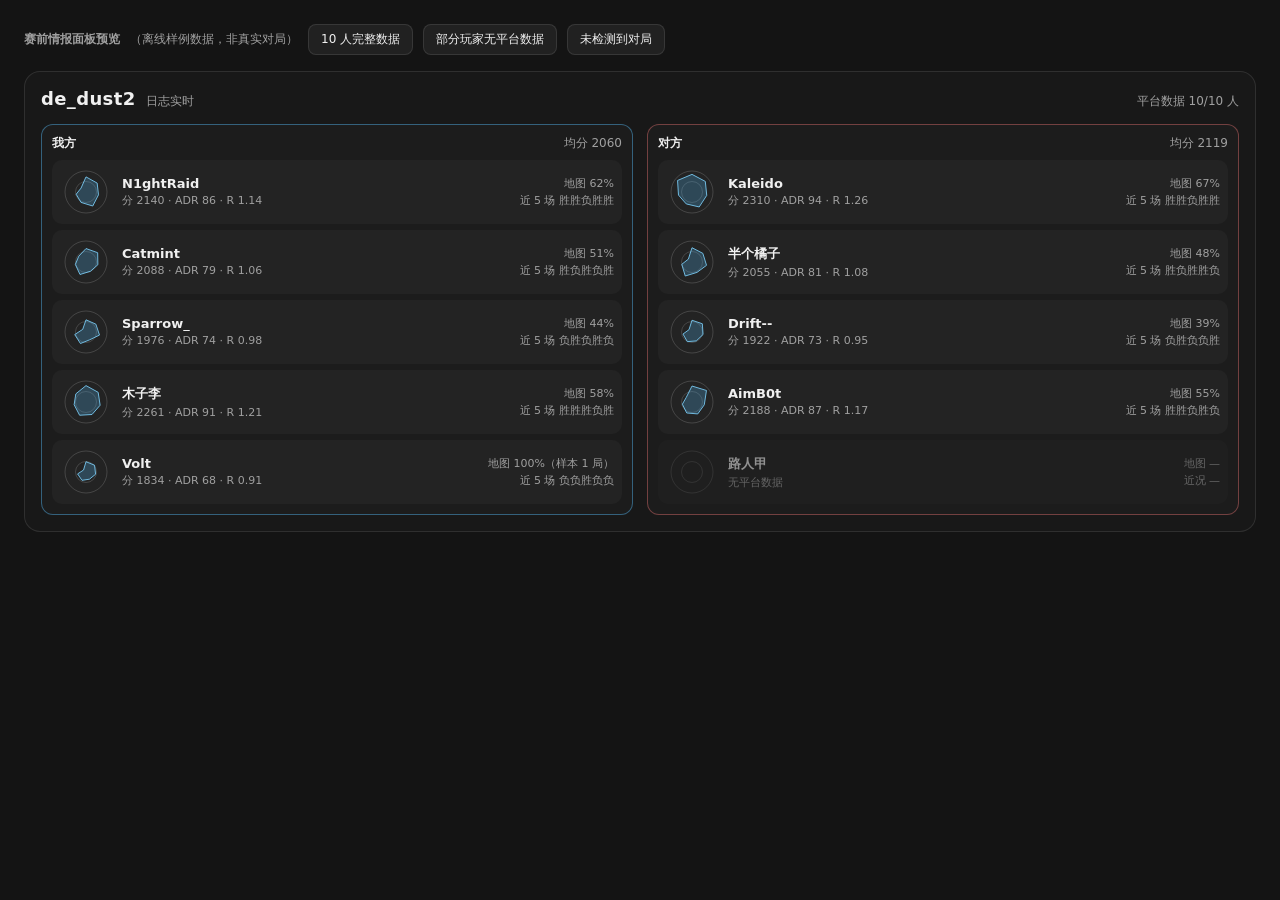
==== server/static/prep_test.html @ c48d61ae "feat: CS-Scout 2.5.0-alpha.1 — 5E 截获 + 赛前情报 + 流水线修复 5E 读取 - 新增 CDP Network 层截获 server/fivee_capture." ====
<!DOCTYPE html>
<html lang="zh-CN">
<head>
<meta charset="utf-8">
<title>CS-Scout 赛前情报面板 · 预览</title>
<!--
  离线预览：直接双击打开即可，不需要 Flask。
  样式与 server/templates/index.html 中的「赛前情报面板」一节保持一致，
  改动面板样式时请同步两处（与 replay_test.html 的既有做法相同）。
-->
<style>
  :root {
    --text-color-primary: #f0f0f0;
    --text-color-secondary: #a0a0a0;
    --border-color-light: rgba(255, 255, 255, .1);
    --text: var(--text-color-primary);
    --muted: var(--text-color-secondary);
    color-scheme: dark;
  }
  body {
    margin: 0;
    padding: 24px;
    background: #141414;
    color: var(--text);
    font-family: "Microsoft YaHei", "PingFang SC", "Noto Sans CJK SC", system-ui, sans-serif;
  }
  .preview-bar {
    display: flex;
    align-items: center;
    gap: 10px;
    margin-bottom: 16px;
    font-size: 12px;
    color: var(--muted);
  }
  .preview-bar button {
    padding: 6px 12px;
    border-radius: 8px;
    border: 1px solid var(--border-color-light);
    background: rgba(255, 255, 255, .06);
    color: var(--text);
    cursor: pointer;
    font: inherit;
  }
  .preview-bar button:hover { background: rgba(255, 255, 255, .12); }

  /* ── 赛前情报面板（与 index.html 同步） ── */
  .prep-panel {
    display: grid;
    gap: 14px;
    padding: 16px;
    border-radius: 16px;
    border: 1px solid var(--border-color-light);
    background: rgba(255, 255, 255, .02);
  }
  .prep-panel[hidden] { display: none; }
  .prep-head {
    display: flex;
    align-items: baseline;
    justify-content: space-between;
    gap: 12px;
    flex-wrap: wrap;
  }
  .prep-title { display: flex; align-items: baseline; gap: 10px; }
  .prep-title strong { font-size: 18px; letter-spacing: .02em; }
  .prep-meta, .prep-coverage { font-size: 12px; color: var(--muted); }
  .prep-teams {
    display: grid;
    grid-template-columns: repeat(2, minmax(0, 1fr));
    gap: 14px;
  }
  @media (max-width: 860px) {
    .prep-teams { grid-template-columns: minmax(0, 1fr); }
  }
  .prep-team {
    display: grid;
    gap: 8px;
    align-content: start;
    padding: 10px;
    border-radius: 12px;
    border: 1px solid var(--border-color-light);
    background: rgba(255, 255, 255, .02);
  }
  .prep-team[data-label="ours"] { border-color: rgba(78, 168, 222, .5); }
  .prep-team[data-label="theirs"] { border-color: rgba(222, 110, 110, .45); }
  .prep-team-head {
    display: flex;
    align-items: baseline;
    justify-content: space-between;
    gap: 8px;
    font-size: 12px;
    color: var(--muted);
  }
  .prep-team-label { font-weight: 600; color: var(--text); letter-spacing: .04em; }
  .prep-rows { display: grid; gap: 6px; }
  .prep-row {
    display: grid;
    grid-template-columns: 52px minmax(0, 1fr) auto;
    align-items: center;
    gap: 10px;
    padding: 6px 8px;
    border-radius: 10px;
    background: rgba(255, 255, 255, .03);
  }
  .prep-row[data-has-stats="false"] { opacity: .55; }
  .prep-radar { width: 52px; height: 52px; }
  .prep-who { display: grid; gap: 2px; min-width: 0; }
  .prep-who strong {
    font-size: 13px;
    font-weight: 600;
    overflow: hidden;
    text-overflow: ellipsis;
    white-space: nowrap;
  }
  .prep-who span { font-size: 11px; color: var(--muted); }
  .prep-rates {
    display: grid;
    gap: 2px;
    justify-items: end;
    font-size: 11px;
    color: var(--muted);
    white-space: nowrap;
  }
  .prep-rates b { color: var(--text); font-weight: 600; }
  .prep-empty {
    padding: 24px;
    text-align: center;
    color: var(--muted);
    font-size: 13px;
  }
</style>
</head>
<body>
  <div class="preview-bar">
    <strong>赛前情报面板预览</strong>
    <span>（离线样例数据，非真实对局）</span>
    <button type="button" data-fixture="full">10 人完整数据</button>
    <button type="button" data-fixture="sparse">部分玩家无平台数据</button>
    <button type="button" data-fixture="empty">未检测到对局</button>
  </div>

  <div id="empty-state" hidden></div>

  <section id="prep-panel" class="prep-panel" aria-label="赛前情报面板" hidden>
    <header class="prep-head">
      <div class="prep-title">
        <strong id="prep-map">—</strong>
        <span id="prep-meta" class="prep-meta"></span>
      </div>
      <span id="prep-coverage" class="prep-coverage"></span>
    </header>
    <div id="prep-teams" class="prep-teams"></div>
  </section>

  <script src="prep.js"></script>
  <script>
    function radar(fire, aim, trade, entry, item, clutch, sniper) {
      return {
        fire_power: { score: fire, level: "B" },
        marksmanship: { score: aim, level: "B" },
        follow_up_shot: { score: trade, level: "C" },
        first: { score: entry, level: "A" },
        item: { score: item, level: "C" },
        "1vn": { score: clutch, level: "C" },
        sniper: { score: sniper, level: "D" }
      };
    }

    function player(nickname, score, adpr, seasonRating, mapWin, mapTotal, results, dims, hasStats) {
      const has = hasStats !== false;
      return {
        player_id: nickname,
        steam_id: has ? "7656119834820" + String(1000 + score % 1000) : null,
        nickname,
        has_stats: has,
        score: has ? score : null,
        adpr: has ? adpr : null,
        season_rating: has ? seasonRating : null,
        map_win_rate: has ? mapWin : null,
        map_total: has ? mapTotal : null,
        map_sample_low: has ? mapTotal < 3 : false,
        recent_win_rate: has ? 0.5 : null,
        recent_results: has ? results : [],
        recent_ratings: [],
        season_win_rate: null,
        season_total: null,
        perfect_power: has ? 3000 + score % 900 : null,
        rank_desc: null,
        description: null,
        radar: has ? dims : {}
      };
    }

    const FIXTURES = {
      full: {
        available: true,
        source: "perfectworld",
        fresh: true,
        match_id: "9222775918321036300",
        map: "de_dust2",
        own_side: 1,
        stats_coverage: { with_stats: 10, total: 10 },
        teams: [
          {
            side: 1, label: "ours", players: [
              player("N1ghtRaid", 2140, 86, 1.14, 0.62, 21, ["win","win","lose","win","win"], radar(72, 68, 61, 74, 55, 48, 30)),
              player("Catmint", 2088, 79, 1.06, 0.51, 35, ["win","lose","win","lose","win"], radar(64, 71, 58, 49, 66, 52, 44)),
              player("Sparrow_", 1976, 74, 0.98, 0.44, 18, ["lose","win","lose","win","lose"], radar(58, 60, 66, 41, 61, 55, 20)),
              player("木子李", 2261, 91, 1.21, 0.58, 12, ["win","win","win","lose","win"], radar(78, 74, 69, 66, 70, 58, 62)),
              player("Volt", 1834, 68, 0.91, 1.0, 1, ["lose","lose","win","lose","lose"], radar(49, 52, 47, 38, 44, 41, 15))
            ]
          },
          {
            side: 2, label: "theirs", players: [
              player("Kaleido", 2310, 94, 1.26, 0.67, 27, ["win","win","lose","win","win"], radar(84, 81, 72, 79, 63, 66, 88)),
              player("半个橘子", 2055, 81, 1.08, 0.48, 23, ["win","lose","win","win","lose"], radar(68, 66, 71, 55, 74, 50, 22)),
              player("Drift--", 1922, 73, 0.95, 0.39, 31, ["lose","win","lose","lose","win"], radar(56, 63, 54, 47, 51, 44, 18)),
              player("AimB0t", 2188, 87, 1.17, 0.55, 9, ["win","win","lose","win","lose"], radar(76, 88, 60, 63, 58, 47, 35)),
              player("路人甲", null, null, null, null, null, [], {}, false)
            ]
          }
        ],
        unassigned: []
      },
      sparse: {
        available: true,
        source: "perfectworld",
        fresh: false,
        match_id: "9222775918321036301",
        map: "de_mirage",
        own_side: null,
        stats_coverage: { with_stats: 2, total: 10 },
        teams: [
          {
            side: 1, label: "unknown", players: [
              player("OnlyOne", 2011, 77, 1.01, 0.45, 14, ["win","lose"], radar(60, 58, 55, 50, 52, 45, 20)),
              player("NoData_A", null, null, null, null, null, [], {}, false),
              player("NoData_B", null, null, null, null, null, [], {}, false),
              player("NoData_C", null, null, null, null, null, [], {}, false),
              player("NoData_D", null, null, null, null, null, [], {}, false)
            ]
          },
          {
            side: 2, label: "unknown", players: [
              player("Lonely", 1899, 69, 0.93, 1.0, 2, ["lose"], radar(48, 51, 44, 40, 46, 38, 12)),
              player("NoData_E", null, null, null, null, null, [], {}, false),
              player("NoData_F", null, null, null, null, null, [], {}, false),
              player("NoData_G", null, null, null, null, null, [], {}, false),
              player("NoData_H", null, null, null, null, null, [], {}, false)
            ]
          }
        ],
        unassigned: []
      },
      empty: null
    };

    function apply(name) {
      renderPrepPanel(FIXTURES[name]);
      const empty = document.querySelector("#empty-state");
      if (empty) empty.hidden = Boolean(FIXTURES[name]);
    }

    document.querySelectorAll("[data-fixture]").forEach((button) => {
      button.addEventListener("click", () => apply(button.dataset.fixture));
    });

    apply("full");
  </script>
</body>
</html>
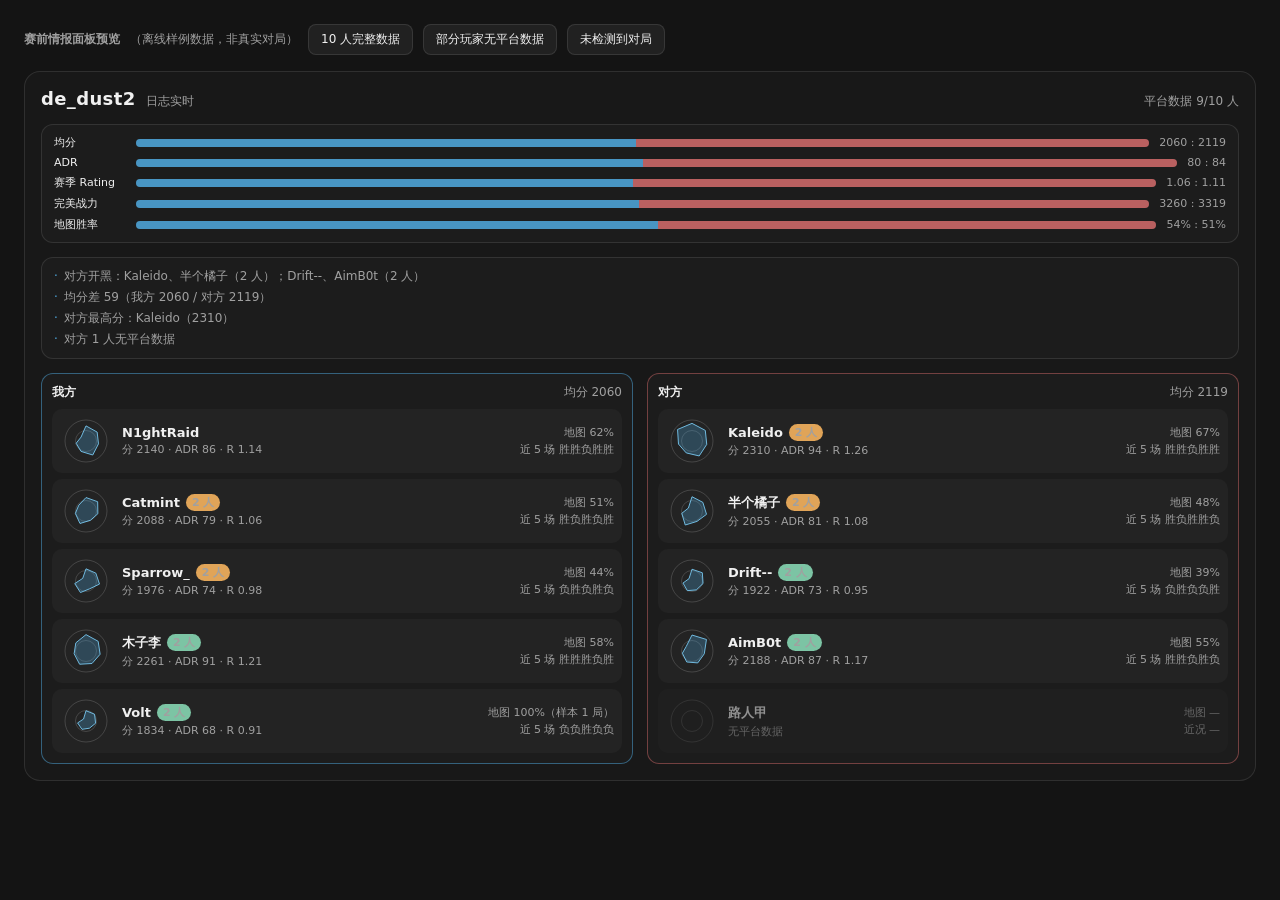
==== commit 15954f12: "feat(prep): 赛前情报 M1-5 — 组排识别、对比比例条与事实型结论 - 解析：RawMatchPlayer 独立保留 troop_team_id（原仅作 team_id 兜底） - 组排" ====
--- a/server/static/prep_test.html
+++ b/server/static/prep_test.html
@@ -127,6 +127,82 @@
     color: var(--muted);
     font-size: 13px;
   }
+  .prep-name-line {
+    display: flex;
+    align-items: center;
+    gap: 6px;
+    min-width: 0;
+  }
+  .prep-name-line strong {
+    overflow: hidden;
+    text-overflow: ellipsis;
+    white-space: nowrap;
+  }
+  .prep-party {
+    flex: none;
+    padding: 2px 6px;
+    border-radius: 999px;
+    font-size: 10px;
+    font-weight: 700;
+    line-height: 1.2;
+    color: #08131c;
+    white-space: nowrap;
+  }
+  .prep-party[hidden] { display: none; }
+  .prep-party-1 { background: #e0a458; }
+  .prep-party-2 { background: #7cc4a4; }
+  .prep-party-3 { background: #b58bdb; }
+  .prep-party-4 { background: #e07a7a; }
+  .prep-party-5 { background: #6fb3d9; }
+  .prep-compare {
+    display: grid;
+    gap: 6px;
+    padding: 10px 12px;
+    border-radius: 12px;
+    border: 1px solid var(--border-color-light);
+    background: rgba(255, 255, 255, .02);
+  }
+  .prep-compare[hidden], .prep-insights[hidden] { display: none; }
+  .prep-compare-item {
+    display: grid;
+    grid-template-columns: 72px minmax(0, 1fr) auto;
+    align-items: center;
+    gap: 10px;
+    font-size: 11px;
+    color: var(--muted);
+  }
+  .prep-compare-label { color: var(--text); }
+  .prep-compare-track {
+    display: flex;
+    height: 8px;
+    border-radius: 999px;
+    overflow: hidden;
+    background: rgba(255, 255, 255, .06);
+  }
+  .prep-compare-side { display: block; height: 100%; }
+  .prep-compare-ours { background: rgba(78, 168, 222, .85); }
+  .prep-compare-theirs { background: rgba(222, 110, 110, .8); }
+  .prep-compare-values {
+    font-variant-numeric: tabular-nums;
+    white-space: nowrap;
+  }
+  .prep-insights {
+    display: grid;
+    gap: 4px;
+    padding: 10px 12px;
+    border-radius: 12px;
+    border: 1px solid var(--border-color-light);
+    background: rgba(255, 255, 255, .02);
+  }
+  .prep-insight {
+    font-size: 12px;
+    color: var(--muted);
+  }
+  .prep-insight::before {
+    content: "·";
+    margin-right: 6px;
+    color: #4ea8de;
+  }
 </style>
 </head>
 <body>
@@ -148,6 +224,8 @@
       </div>
       <span id="prep-coverage" class="prep-coverage"></span>
     </header>
+    <div id="prep-compare" class="prep-compare" hidden></div>
+    <div id="prep-insights" class="prep-insights" hidden></div>
     <div id="prep-teams" class="prep-teams"></div>
   </section>
 
@@ -190,6 +268,49 @@
       };
     }
 
+    function aggregate(players) {
+      const counted = players.filter((item) => item.has_stats);
+      const average = (key) => {
+        const values = counted
+          .map((item) => item[key])
+          .filter((value) => value !== null && value !== undefined)
+          .map(Number)
+          .filter((value) => Number.isFinite(value));
+        return values.length
+          ? values.reduce((sum, value) => sum + value, 0) / values.length
+          : null;
+      };
+      let total = 0;
+      let wins = 0;
+      for (const item of counted) {
+        if (item.map_win_rate === null || item.map_win_rate === undefined || !item.map_total) continue;
+        total += item.map_total;
+        wins += item.map_win_rate * item.map_total;
+      }
+      return {
+        avg_score: average("score"),
+        avg_adpr: average("adpr"),
+        avg_season_rating: average("season_rating"),
+        avg_perfect_power: average("perfect_power"),
+        map_win_rate: total ? wins / total : null,
+        with_stats: counted.length,
+        map_sample_low: counted.filter((item) => item.map_sample_low).length
+      };
+    }
+
+    function markParties(players, groups) {
+      players.forEach((item) => { item.party = null; item.party_size = 1; });
+      groups.forEach((names, index) => {
+        const members = players.filter((item) => names.includes(item.nickname));
+        members.forEach((item) => { item.party = index + 1; item.party_size = members.length; });
+      });
+      return players;
+    }
+
+    function team(side, label, players) {
+      return { side, label, aggregates: aggregate(players), players };
+    }
+
     const FIXTURES = {
       full: {
         available: true,
@@ -198,26 +319,22 @@
         match_id: "9222775918321036300",
         map: "de_dust2",
         own_side: 1,
-        stats_coverage: { with_stats: 10, total: 10 },
+        stats_coverage: { with_stats: 9, total: 10 },
         teams: [
-          {
-            side: 1, label: "ours", players: [
-              player("N1ghtRaid", 2140, 86, 1.14, 0.62, 21, ["win","win","lose","win","win"], radar(72, 68, 61, 74, 55, 48, 30)),
-              player("Catmint", 2088, 79, 1.06, 0.51, 35, ["win","lose","win","lose","win"], radar(64, 71, 58, 49, 66, 52, 44)),
-              player("Sparrow_", 1976, 74, 0.98, 0.44, 18, ["lose","win","lose","win","lose"], radar(58, 60, 66, 41, 61, 55, 20)),
-              player("木子李", 2261, 91, 1.21, 0.58, 12, ["win","win","win","lose","win"], radar(78, 74, 69, 66, 70, 58, 62)),
-              player("Volt", 1834, 68, 0.91, 1.0, 1, ["lose","lose","win","lose","lose"], radar(49, 52, 47, 38, 44, 41, 15))
-            ]
-          },
-          {
-            side: 2, label: "theirs", players: [
-              player("Kaleido", 2310, 94, 1.26, 0.67, 27, ["win","win","lose","win","win"], radar(84, 81, 72, 79, 63, 66, 88)),
-              player("半个橘子", 2055, 81, 1.08, 0.48, 23, ["win","lose","win","win","lose"], radar(68, 66, 71, 55, 74, 50, 22)),
-              player("Drift--", 1922, 73, 0.95, 0.39, 31, ["lose","win","lose","lose","win"], radar(56, 63, 54, 47, 51, 44, 18)),
-              player("AimB0t", 2188, 87, 1.17, 0.55, 9, ["win","win","lose","win","lose"], radar(76, 88, 60, 63, 58, 47, 35)),
-              player("路人甲", null, null, null, null, null, [], {}, false)
-            ]
-          }
+          team(1, "ours", markParties([
+            player("N1ghtRaid", 2140, 86, 1.14, 0.62, 21, ["win","win","lose","win","win"], radar(72, 68, 61, 74, 55, 48, 30)),
+            player("Catmint", 2088, 79, 1.06, 0.51, 35, ["win","lose","win","lose","win"], radar(64, 71, 58, 49, 66, 52, 44)),
+            player("Sparrow_", 1976, 74, 0.98, 0.44, 18, ["lose","win","lose","win","lose"], radar(58, 60, 66, 41, 61, 55, 20)),
+            player("木子李", 2261, 91, 1.21, 0.58, 12, ["win","win","win","lose","win"], radar(78, 74, 69, 66, 70, 58, 62)),
+            player("Volt", 1834, 68, 0.91, 1.0, 1, ["lose","lose","win","lose","lose"], radar(49, 52, 47, 38, 44, 41, 15))
+          ], [["Catmint", "Sparrow_"], ["木子李", "Volt"]])),
+          team(2, "theirs", markParties([
+            player("Kaleido", 2310, 94, 1.26, 0.67, 27, ["win","win","lose","win","win"], radar(84, 81, 72, 79, 63, 66, 88)),
+            player("半个橘子", 2055, 81, 1.08, 0.48, 23, ["win","lose","win","win","lose"], radar(68, 66, 71, 55, 74, 50, 22)),
+            player("Drift--", 1922, 73, 0.95, 0.39, 31, ["lose","win","lose","lose","win"], radar(56, 63, 54, 47, 51, 44, 18)),
+            player("AimB0t", 2188, 87, 1.17, 0.55, 9, ["win","win","lose","win","lose"], radar(76, 88, 60, 63, 58, 47, 35)),
+            player("路人甲", null, null, null, null, null, [], {}, false)
+          ], [["Kaleido", "半个橘子"], ["Drift--", "AimB0t"]]))
         ],
         unassigned: []
       },
@@ -230,24 +347,20 @@
         own_side: null,
         stats_coverage: { with_stats: 2, total: 10 },
         teams: [
-          {
-            side: 1, label: "unknown", players: [
-              player("OnlyOne", 2011, 77, 1.01, 0.45, 14, ["win","lose"], radar(60, 58, 55, 50, 52, 45, 20)),
-              player("NoData_A", null, null, null, null, null, [], {}, false),
-              player("NoData_B", null, null, null, null, null, [], {}, false),
-              player("NoData_C", null, null, null, null, null, [], {}, false),
-              player("NoData_D", null, null, null, null, null, [], {}, false)
-            ]
-          },
-          {
-            side: 2, label: "unknown", players: [
-              player("Lonely", 1899, 69, 0.93, 1.0, 2, ["lose"], radar(48, 51, 44, 40, 46, 38, 12)),
-              player("NoData_E", null, null, null, null, null, [], {}, false),
-              player("NoData_F", null, null, null, null, null, [], {}, false),
-              player("NoData_G", null, null, null, null, null, [], {}, false),
-              player("NoData_H", null, null, null, null, null, [], {}, false)
-            ]
-          }
+          team(1, "unknown", markParties([
+            player("OnlyOne", 2011, 77, 1.01, 0.45, 14, ["win","lose"], radar(60, 58, 55, 50, 52, 45, 20)),
+            player("NoData_A", null, null, null, null, null, [], {}, false),
+            player("NoData_B", null, null, null, null, null, [], {}, false),
+            player("NoData_C", null, null, null, null, null, [], {}, false),
+            player("NoData_D", null, null, null, null, null, [], {}, false)
+          ], [["OnlyOne", "NoData_A"]])),
+          team(2, "unknown", [
+            player("Lonely", 1899, 69, 0.93, 1.0, 2, ["lose"], radar(48, 51, 44, 40, 46, 38, 12)),
+            player("NoData_E", null, null, null, null, null, [], {}, false),
+            player("NoData_F", null, null, null, null, null, [], {}, false),
+            player("NoData_G", null, null, null, null, null, [], {}, false),
+            player("NoData_H", null, null, null, null, null, [], {}, false)
+          ])
         ],
         unassigned: []
       },
